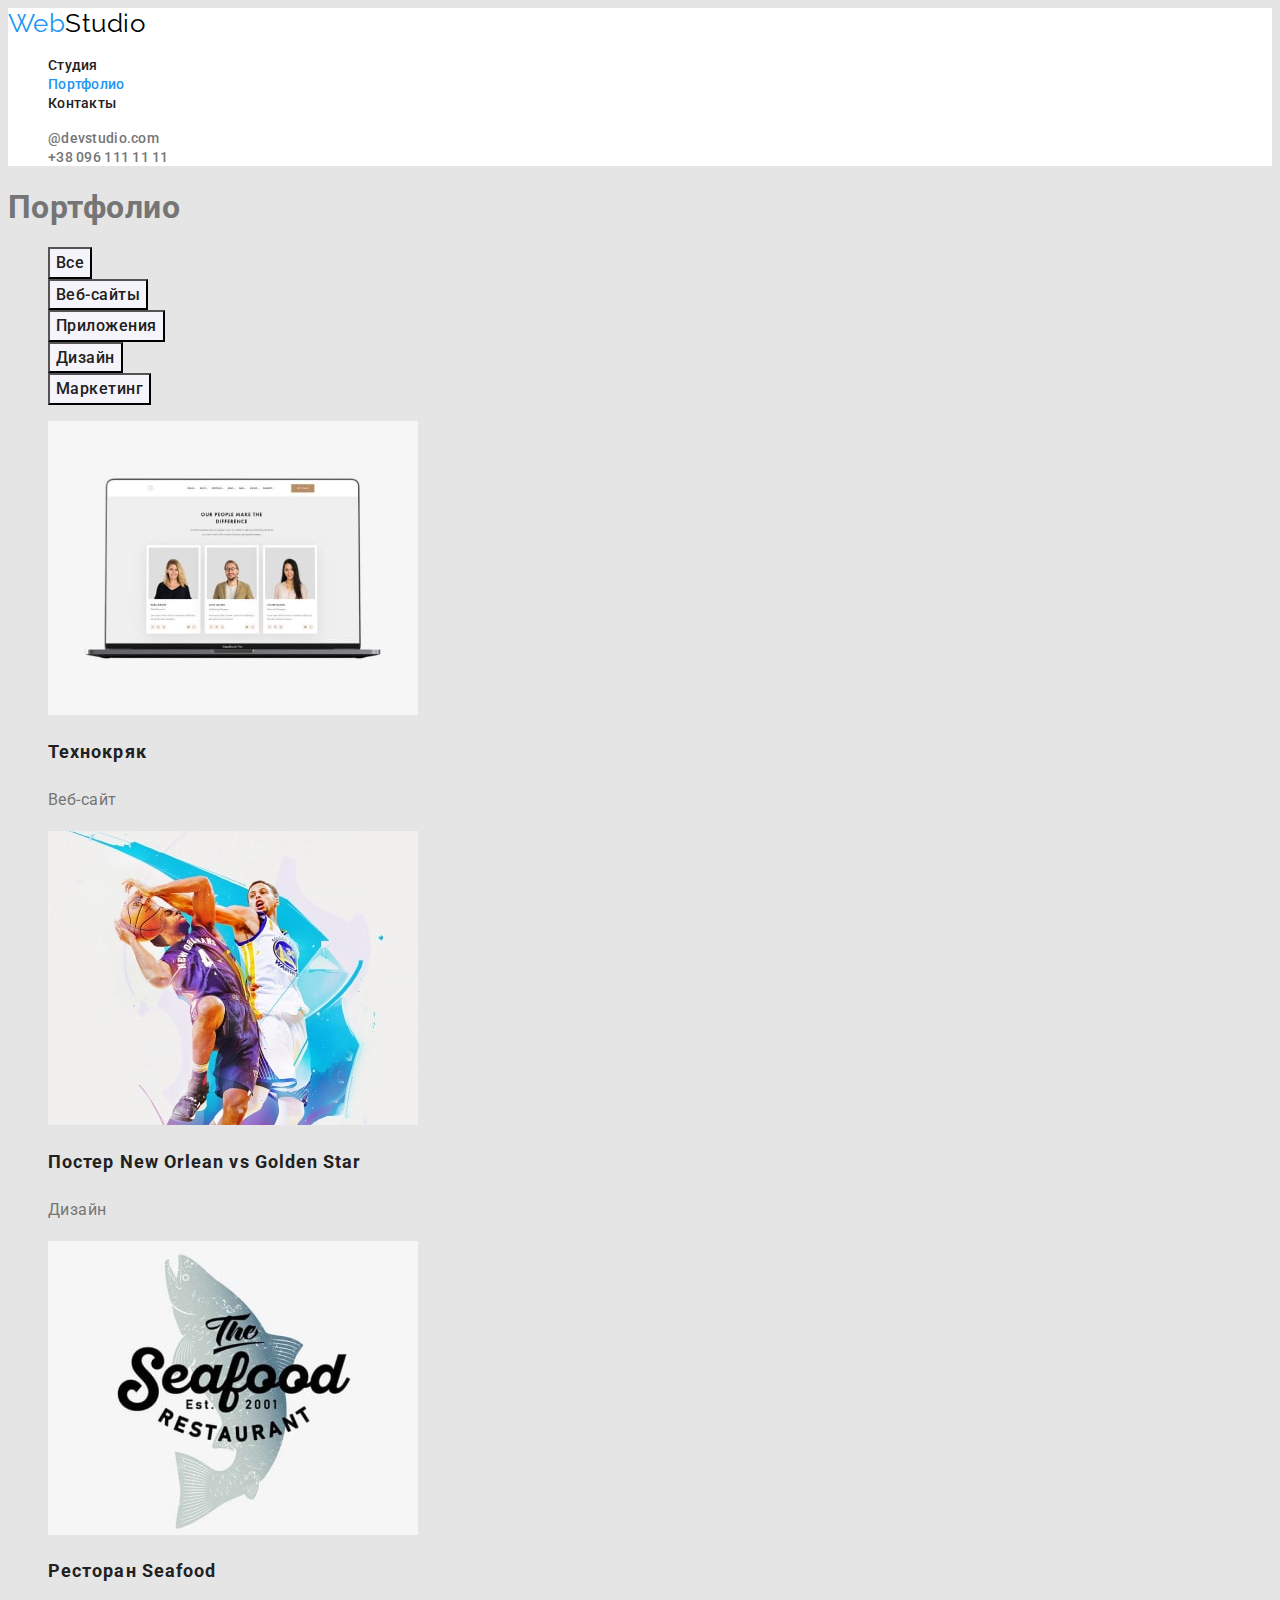
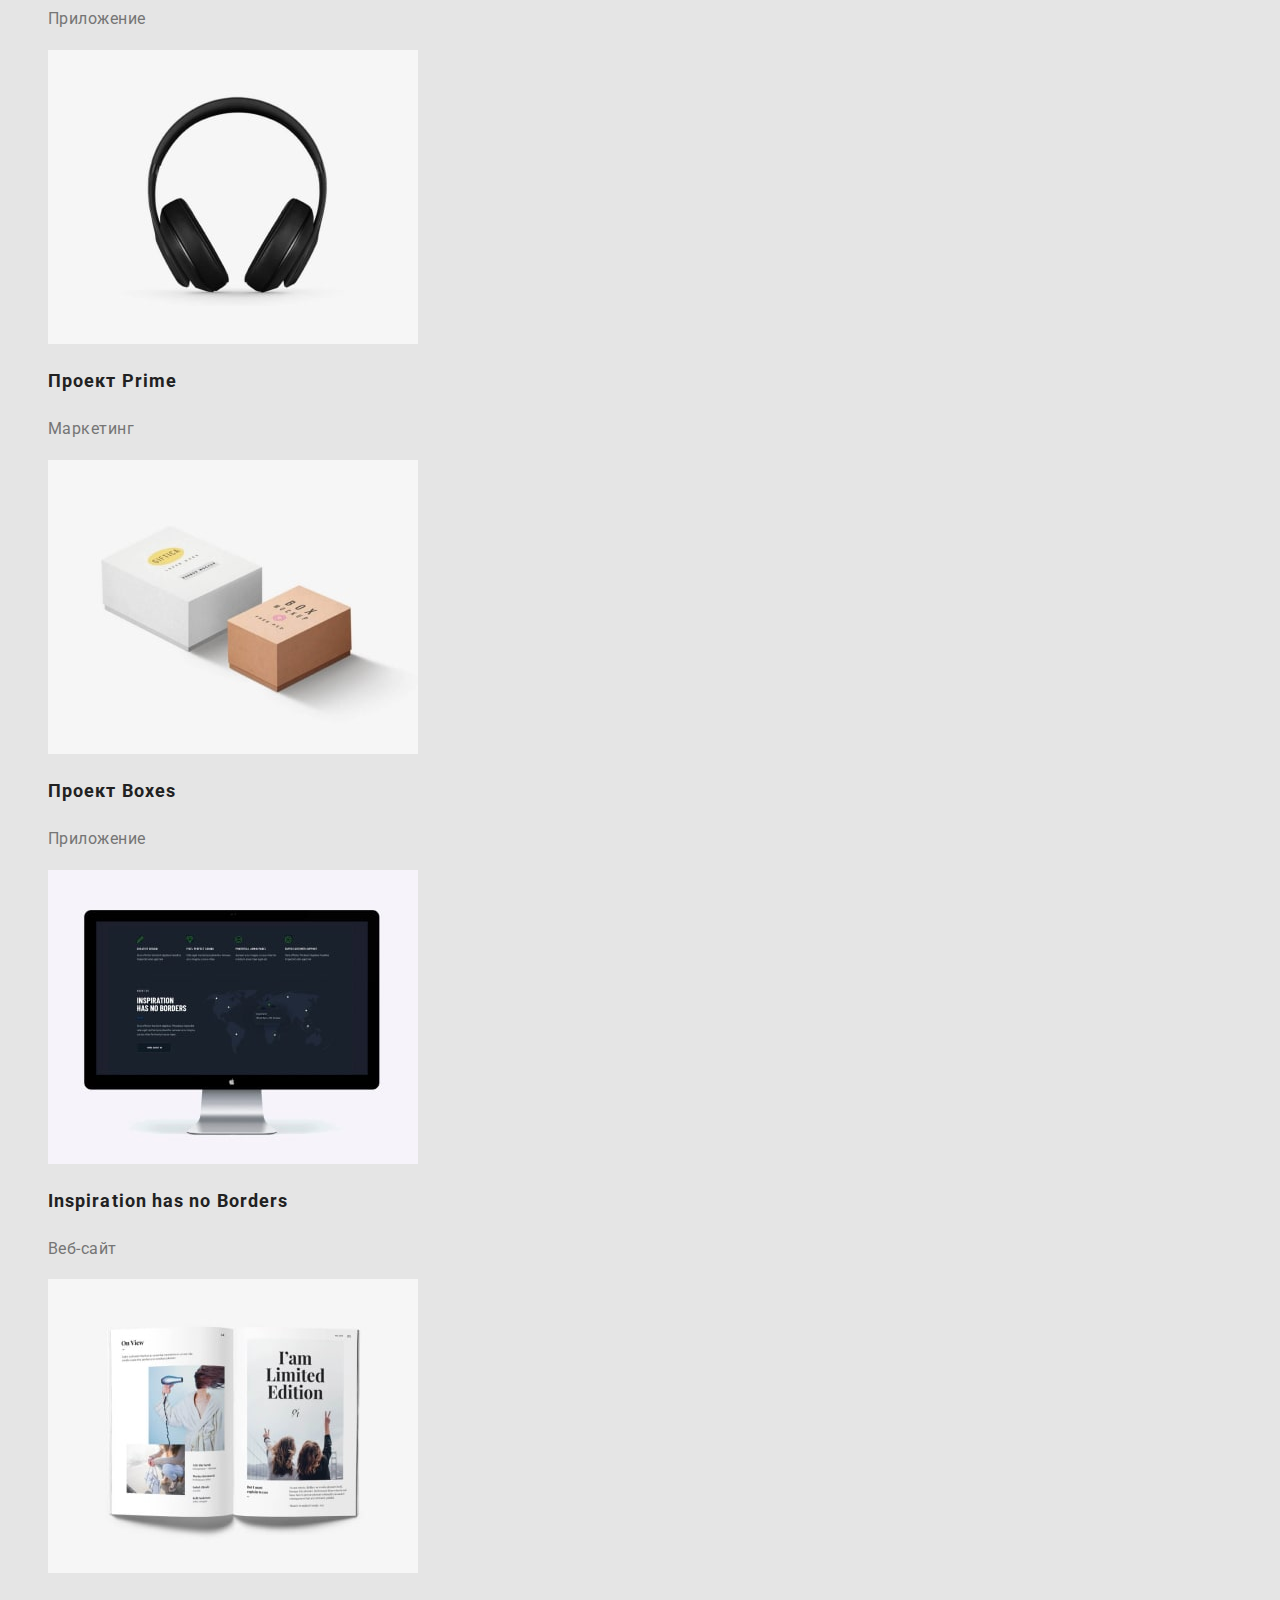
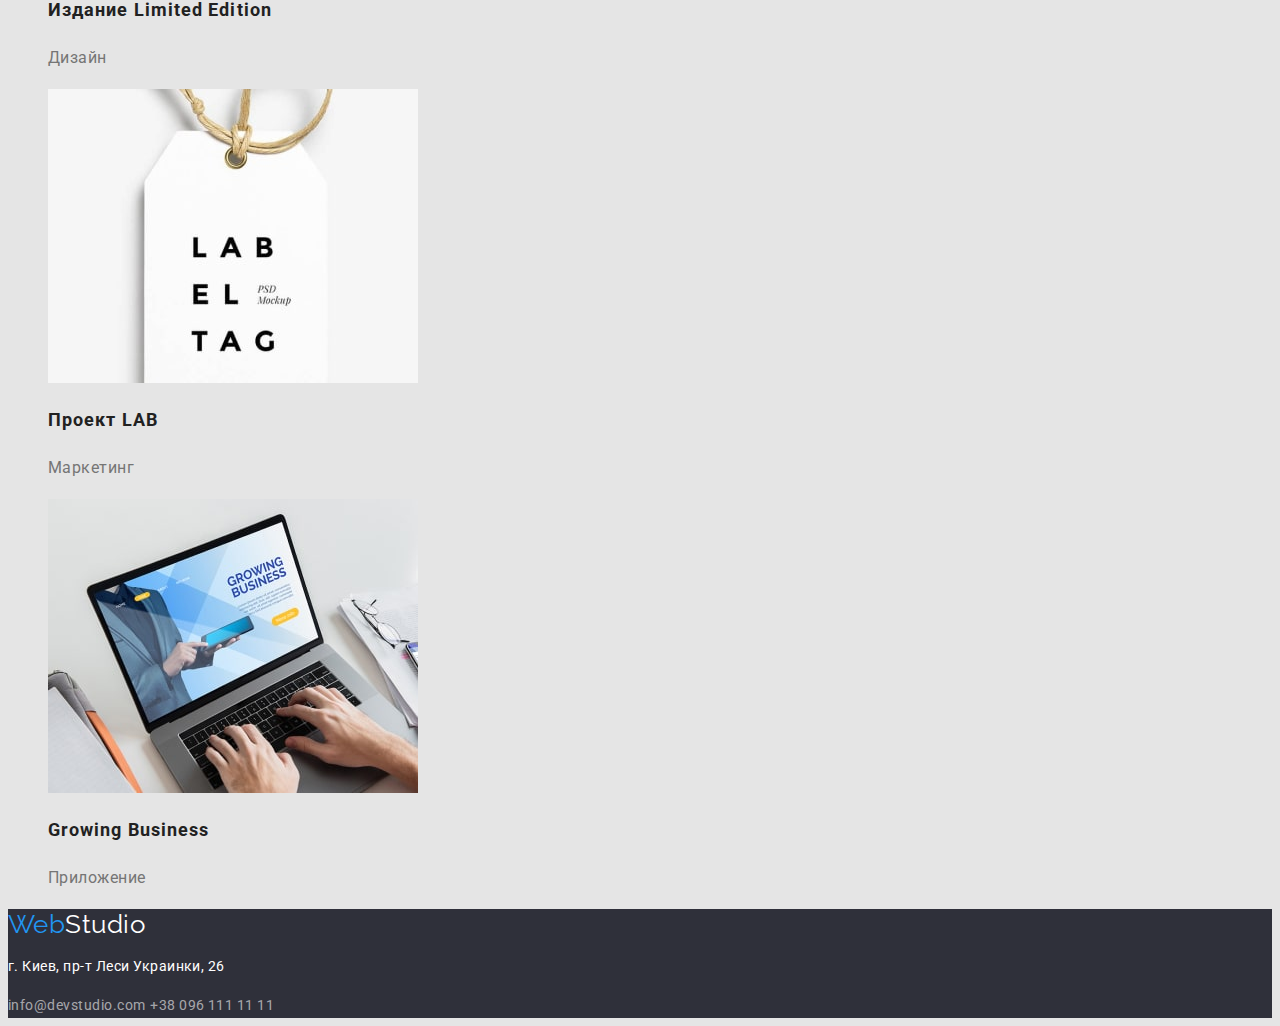
==== portfolio.html @ c4a837ea "Added hw2 files in h3 repository" ====
<!DOCTYPE html>
<html lang="en">
  <head>
    <meta charset="UTF-8" />
    <meta http-equiv="X-UA-Compatible" content="IE=edge" />
    <meta name="viewport" content="width=device-width, initial-scale=1.0" />

    <title>Web studio</title>
    <link
      href="https://fonts.googleapis.com/css2?family=Raleway:wght@700&family=Roboto:wght@400;500;700;900&display=swap"
      rel="stylesheet"
    />
    <link rel="stylesheet" href="./css/styles.css" />
  </head>
  <body class="page">
    <!-- Header section -->
    <header class="header">
      <!-- Navigation -->
      <nav>
        <a href="./index.html" class="logo"
          ><span class="accent">Web</span><span class="logo-dark">Studio</span></a
        >
        <ul class="list site-nav">
          <li>
            <a href="./index.html" class="link">Студия</a>
          </li>
          <li><a href="./portfolio.html" class="link current">Портфолио</a></li>
          <li><a href="" class="link">Контакты</a></li>
        </ul>
      </nav>
      <ul class="list site-nav">
        <li>
          <a href="mailto:info@devstudio.com" class="link header-contacts">@devstudio.com</a>
        </li>
        <li><a href="tel:+380961111111" class="link header-contacts">+38 096 111 11 11</a></li>
      </ul>
    </header>
    <!-- Main container -->
    <main>
      <section>
        <h1 class="hidden-title">Портфолио</h1>
        <ul class="list">
          <li><button type="button" class="button port">Все</button></li>
          <li><button type="button" class="button port">Веб-сайты</button></li>
          <li><button type="button" class="button port">Приложения</button></li>
          <li><button type="button" class="button port">Дизайн</button></li>
          <li><button type="button" class="button port">Маркетинг</button></li>
        </ul>
        <ul class="list portfolio-text">
          <li>
            <a href=""
              ><img
                src="./images/portfolioimages/technocrack-min.jpg"
                alt="Ноутбук с тремя фотографиями"
                width="370"
                height="294"
              />
              <h2>Технокряк</h2>
              <p>Веб-сайт</p></a
            >
          </li>
          <li>
            <a href=""
              ><img
                src="./images/portfolioimages/poster-min.jpg"
                alt="Постер с баскетболистами"
                width="370"
                height="294"
              />
              <h2>Постер New Orlean vs Golden Star</h2>
              <p>Дизайн</p></a
            >
          </li>
          <li>
            <a href=""
              ><img
                src="./images/portfolioimages/seafood-min.jpg"
                alt="Логотип ресторана морской кухни"
                width="370"
                height="294"
              />
              <h2>Ресторан Seafood</h2>
              <p>Приложение</p></a
            >
          </li>
          <li>
            <a href=""
              ><img
                src="./images/portfolioimages/prime-min.jpg"
                alt="Наушники"
                width="370"
                height="294"
              />
              <h2>Проект Prime</h2>
              <p>Маркетинг</p></a
            >
          </li>
          <li>
            <a href=""
              ><img
                src="./images/portfolioimages/boxes-min.jpg"
                alt="Две коробки"
                width="370"
                height="294"
              />
              <h2>Проект Boxes</h2>
              <p>Приложение</p></a
            >
          </li>
          <li>
            <a href=""
              ><img
                src="./images/portfolioimages/inspiration-min.jpg"
                alt="Моноблок apple"
                width="370"
                height="294"
              />
              <h2>Inspiration has no Borders</h2>
              <p>Веб-сайт</p></a
            >
          </li>
          <li>
            <a href=""
              ><img
                src="./images/portfolioimages/edition-min.jpg"
                alt="Раскрытая книга"
                width="370"
                height="294"
              />
              <h2>Издание Limited Edition</h2>
              <p>Дизайн</p></a
            >
          </li>
          <li>
            <a href=""
              ><img
                src="./images/portfolioimages/lab-min.jpg"
                alt="Бирка с надписью"
                width="370"
                height="294"
              />
              <h2>Проект LAB</h2>
              <p>Маркетинг</p></a
            >
          </li>
          <li>
            <a href=""
              ><img
                src="./images/portfolioimages/busines-min.jpg"
                alt="Раскрытый ноутбук"
                width="370"
                height="294"
              />
              <h2>Growing Business</h2>
              <p>Приложение</p></a
            >
          </li>
        </ul>
      </section>
    </main>
    <!-- Footer -->
    <footer class="incolor-section">
      <a href="./index.html" class="logo"
        ><span class="accent">Web</span><span class="logo-light">Studio</span></a
      >
      <address>
        <p class="addr">г. Киев, пр-т Леси Украинки, 26</p>
        <a href="mailto:info@devstudio.com" class="footer-contacts">info@devstudio.com</a>
        <a href="tel:+380961111111" class="footer-contacts">+38 096 111 11 11</a>
      </address>
    </footer>
  </body>
</html>
---- css/styles.css ----
:root {
    --logo-color-accent: #2196F3;
    --logo-color-dark: #000;
    --logo-color-light: #ffffff;
    --primary-accent: #2196F3;
    --secondary-accent: #188CE8;
    --primary-light-color: #E5E5E5;
    --secondery-light-color: #F5F4FA;
    --third-light-color: #ffffff;
    --primary-text-color: #757575;
    --title-color: #212121;
    --incolor-background: #2F303A;
}
/* Reset styles */
.list {
    list-style: none;
}
a {
    text-decoration: none;
}
/* Body styles */
.page {
    color: var(--primary-text-color);
    background-color: var(--primary-light-color);
    font-family: Roboto, sans-serif;
    letter-spacing: 0.03em;
    font-weight: 400;
}
/* Logo */
.accent {
    color: var(--logo-color-accent);
}
.logo-dark {
    color: var(--logo-color-dark);
}
.logo-light {
    color: var(--logo-color-light);
}
.logo {
    font-family: Raleway, sans-serif;
    font-size: 26px;
    line-height: 1.2;
}
/* Hidden title */
.hidden-title {
}
/* Text title */
.studio-title, 
.portfolio-title, 
.team-title,
.name-title {
    color: var(--title-color);    
}
.underheader-title {
    color: var(--third-light-color);
    font-weight: 900;
    font-size: 44px;
    line-height: 1.4;
    text-align: center;
    letter-spacing: 0.06em;
    text-transform: uppercase;
}
.studio-title {
    font-weight: 700;
    font-size: 14px;
    line-height: 1.2;
    text-transform: uppercase;
}
.studio-text {
    font-size: 14px;
    line-height: 1.7;
}
.name-text {
    font-size: 16px;
    line-height: 1.2;
    text-align: center;
}
.team-title,
.portfolio-title {
    font-weight: 700;
    font-size: 36px;
    line-height: 1.2;
    text-align: center;
}
.name-title {
    font-weight: 500;
    font-size: 16px;
    line-height: 1.2;
    text-align: center;
}
/* Background colors  */
.header {
    background-color: var(--third-light-color);
}
.incolor-section {
    background-color: var(--incolor-background);
}
.team {
    background-color: var(--secondery-light-color);
}
/* Navigations */
.site-nav .link {
    color: var(--title-color);
    font-weight: 500;
    font-size: 14px;
    line-height: 1.2; 
    letter-spacing: 0.02em;   
}
.site-nav .link:hover,
.site-nav .link:focus {
    color: var(--primary-accent);
} 
.site-nav .link.current {
    color: var(--primary-accent);
}
.link.header-contacts {
    color: var(--primary-text-color);
}
/* Buttons */
.button {
    color: var(--title-color);
    background-color: var(--secondery-light-color);
    font-family: inherit;
    cursor: pointer;
}
.button.index-page {
    font-weight: 700;
    font-size: 16px;
    line-height: 1.8;
    letter-spacing: 0.06em;
}
.button.port {
    font-weight: 500;
    font-size: 16px;
    line-height: 1.6;
    text-align: center;
    letter-spacing: 0.03em;
}
.button.primary {
    color: var(--third-light-color);
    background-color: var(--primary-accent);
}
/* Portfolio text */
.portfolio-text h2 {
    color: var(--title-color);
    font-weight: 700;
    font-size: 18px;
    line-height: 2;
    letter-spacing: 0.06em;
}
.portfolio-text p {
    color: var(--primary-text-color);
    font-size: 16px;
    line-height: 1.8;   
}
/* Footer */
address {
    font-style: normal;
}
.addr {
    color: var(--third-light-color);
    font-size: 14px;
    line-height: 1.8;
}
.footer-contacts {
    color: #ffffff96;
    font-size: 14px;
    line-height: 1.8;  
}
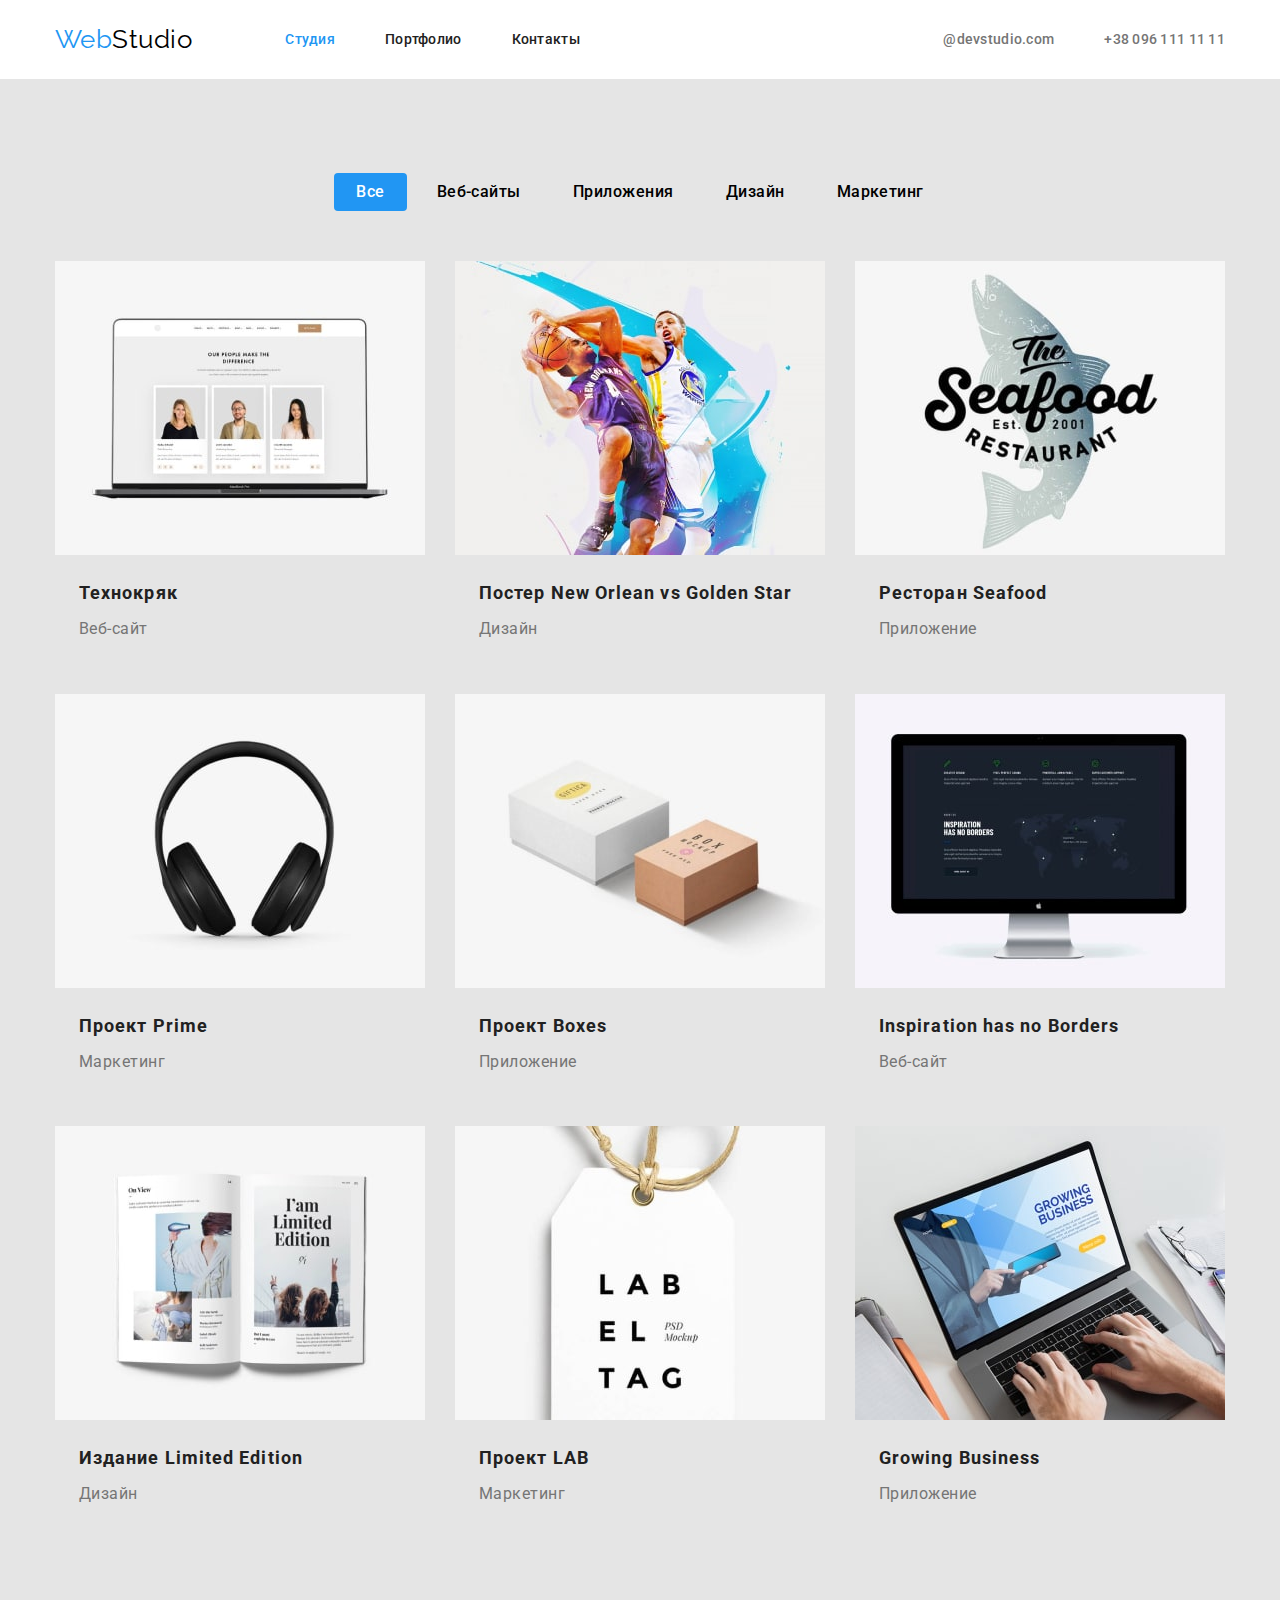
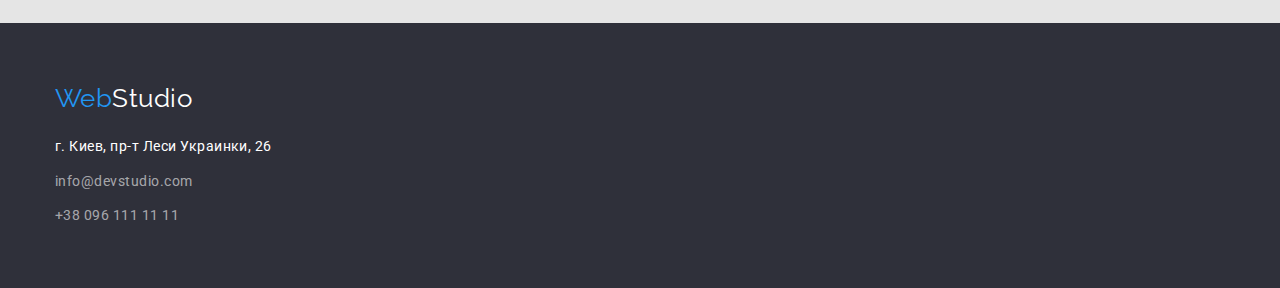
==== commit ec519eeb: "Added blocks geometry" ====
--- a/portfolio.html
+++ b/portfolio.html
@@ -10,164 +10,187 @@
       href="https://fonts.googleapis.com/css2?family=Raleway:wght@700&family=Roboto:wght@400;500;700;900&display=swap"
       rel="stylesheet"
     />
+    <link
+      rel="stylesheet"
+      href="https://cdn.jsdelivr.net/npm/modern-normalize@1.1.0/modern-normalize.min.css"
+    />
     <link rel="stylesheet" href="./css/styles.css" />
   </head>
   <body class="page">
     <!-- Header section -->
     <header class="header">
       <!-- Navigation -->
-      <nav>
-        <a href="./index.html" class="logo"
-          ><span class="accent">Web</span><span class="logo-dark">Studio</span></a
-        >
+      <div class="container header-container">
+        <nav class="page-nav">
+          <a href="./index.html" class="logo"
+            ><span class="accent">Web</span><span class="logo-dark">Studio</span></a
+          >
+          <ul class="list site-nav">
+            <li class="items">
+              <a href="./index.html" class="link current">Студия</a>
+            </li>
+            <li class="items"><a href="./portfolio.html" class="link">Портфолио</a></li>
+            <li class="items"><a href="" class="link">Контакты</a></li>
+          </ul>
+        </nav>
         <ul class="list site-nav">
-          <li>
-            <a href="./index.html" class="link">Студия</a>
+          <li class="items">
+            <a href="mailto:info@devstudio.com" class="link header-contacts">@devstudio.com</a>
           </li>
-          <li><a href="./portfolio.html" class="link current">Портфолио</a></li>
-          <li><a href="" class="link">Контакты</a></li>
+          <li class="items">
+            <a href="tel:+380961111111" class="link header-contacts">+38 096 111 11 11</a>
+          </li>
         </ul>
-      </nav>
-      <ul class="list site-nav">
-        <li>
-          <a href="mailto:info@devstudio.com" class="link header-contacts">@devstudio.com</a>
-        </li>
-        <li><a href="tel:+380961111111" class="link header-contacts">+38 096 111 11 11</a></li>
-      </ul>
+      </div>
     </header>
     <!-- Main container -->
     <main>
-      <section>
-        <h1 class="hidden-title">Портфолио</h1>
-        <ul class="list">
-          <li><button type="button" class="button port">Все</button></li>
-          <li><button type="button" class="button port">Веб-сайты</button></li>
-          <li><button type="button" class="button port">Приложения</button></li>
-          <li><button type="button" class="button port">Дизайн</button></li>
-          <li><button type="button" class="button port">Маркетинг</button></li>
-        </ul>
-        <ul class="list portfolio-text">
-          <li>
-            <a href=""
-              ><img
-                src="./images/portfolioimages/technocrack-min.jpg"
-                alt="Ноутбук с тремя фотографиями"
-                width="370"
-                height="294"
-              />
-              <h2>Технокряк</h2>
-              <p>Веб-сайт</p></a
-            >
-          </li>
-          <li>
-            <a href=""
-              ><img
-                src="./images/portfolioimages/poster-min.jpg"
-                alt="Постер с баскетболистами"
-                width="370"
-                height="294"
-              />
-              <h2>Постер New Orlean vs Golden Star</h2>
-              <p>Дизайн</p></a
-            >
-          </li>
-          <li>
-            <a href=""
-              ><img
-                src="./images/portfolioimages/seafood-min.jpg"
-                alt="Логотип ресторана морской кухни"
-                width="370"
-                height="294"
-              />
-              <h2>Ресторан Seafood</h2>
-              <p>Приложение</p></a
-            >
-          </li>
-          <li>
-            <a href=""
-              ><img
-                src="./images/portfolioimages/prime-min.jpg"
-                alt="Наушники"
-                width="370"
-                height="294"
-              />
-              <h2>Проект Prime</h2>
-              <p>Маркетинг</p></a
-            >
-          </li>
-          <li>
-            <a href=""
-              ><img
-                src="./images/portfolioimages/boxes-min.jpg"
-                alt="Две коробки"
-                width="370"
-                height="294"
-              />
-              <h2>Проект Boxes</h2>
-              <p>Приложение</p></a
-            >
-          </li>
-          <li>
-            <a href=""
-              ><img
-                src="./images/portfolioimages/inspiration-min.jpg"
-                alt="Моноблок apple"
-                width="370"
-                height="294"
-              />
-              <h2>Inspiration has no Borders</h2>
-              <p>Веб-сайт</p></a
-            >
-          </li>
-          <li>
-            <a href=""
-              ><img
-                src="./images/portfolioimages/edition-min.jpg"
-                alt="Раскрытая книга"
-                width="370"
-                height="294"
-              />
-              <h2>Издание Limited Edition</h2>
-              <p>Дизайн</p></a
-            >
-          </li>
-          <li>
-            <a href=""
-              ><img
-                src="./images/portfolioimages/lab-min.jpg"
-                alt="Бирка с надписью"
-                width="370"
-                height="294"
-              />
-              <h2>Проект LAB</h2>
-              <p>Маркетинг</p></a
-            >
-          </li>
-          <li>
-            <a href=""
-              ><img
-                src="./images/portfolioimages/busines-min.jpg"
-                alt="Раскрытый ноутбук"
-                width="370"
-                height="294"
-              />
-              <h2>Growing Business</h2>
-              <p>Приложение</p></a
-            >
-          </li>
-        </ul>
+      <section class="section-indents">
+        <div class="container filter">
+          <h1 class="hidden-title">Портфолио</h1>
+          <ul class="list portfolio-buttons-list">
+            <li class="items"><button type="button" class="button-port current">Все</button></li>
+            <li class="items"><button type="button" class="button-port">Веб-сайты</button></li>
+            <li class="items"><button type="button" class="button-port">Приложения</button></li>
+            <li class="items"><button type="button" class="button-port">Дизайн</button></li>
+            <li class="items"><button type="button" class="button-port">Маркетинг</button></li>
+          </ul>
+        </div>
+        <div class="container">
+          <ul class="list portfolio-text portfolio-cards-list">
+            <li class="portfolio-cards">
+              <a href=""
+                ><img
+                  src="./images/portfolioimages/technocrack-min.jpg"
+                  alt="Ноутбук с тремя фотографиями"
+                  width="370"
+                  height="294"
+                />
+                <div class="portfolio-cards-text">
+                  <h2>Технокряк</h2>
+                  <p>Веб-сайт</p></a>
+                </div>
+            </li>
+            <li class="portfolio-cards">
+              <a href=""
+                ><img
+                  src="./images/portfolioimages/poster-min.jpg"
+                  alt="Постер с баскетболистами"
+                  width="370"
+                  height="294"
+                />
+                <div class="portfolio-cards-text">
+                  <h2>Постер New Orlean vs Golden Star</h2>
+                  <p>Дизайн</p></a>
+                </div>
+            </li>
+            <li class="portfolio-cards">
+              <a href=""
+                ><img
+                  src="./images/portfolioimages/seafood-min.jpg"
+                  alt="Логотип ресторана морской кухни"
+                  width="370"
+                  height="294"
+                />
+                <div class="portfolio-cards-text">
+                  <h2>Ресторан Seafood</h2>
+                  <p>Приложение</p></a>
+                </div>
+            </li>
+            <li class="portfolio-cards">
+              <a href=""
+                ><img
+                  src="./images/portfolioimages/prime-min.jpg"
+                  alt="Наушники"
+                  width="370"
+                  height="294"
+                />
+                <div class="portfolio-cards-text">
+                  <h2>Проект Prime</h2>
+                  <p>Маркетинг</p></a>
+                </div>
+            </li>
+            <li class="portfolio-cards">
+              <a href=""
+                ><img
+                  src="./images/portfolioimages/boxes-min.jpg"
+                  alt="Две коробки"
+                  width="370"
+                  height="294"
+                />
+                <div class="portfolio-cards-text">
+                  <h2>Проект Boxes</h2>
+                  <p>Приложение</p></a>
+                </div>
+            </li>
+            <li class="portfolio-cards">
+              <a href=""
+                ><img
+                  src="./images/portfolioimages/inspiration-min.jpg"
+                  alt="Моноблок apple"
+                  width="370"
+                  height="294"
+                />
+                <div class="portfolio-cards-text">
+                  <h2>Inspiration has no Borders</h2>
+                  <p>Веб-сайт</p></a>
+                </div>
+            </li>
+            <li class="portfolio-cards">
+              <a href=""
+                ><img
+                  src="./images/portfolioimages/edition-min.jpg"
+                  alt="Раскрытая книга"
+                  width="370"
+                  height="294"
+                />
+                <div class="portfolio-cards-text">
+                  <h2>Издание Limited Edition</h2>
+                  <p>Дизайн</p></a>
+                </div>
+            </li>
+            <li class="portfolio-cards">
+              <a href=""
+                ><img
+                  src="./images/portfolioimages/lab-min.jpg"
+                  alt="Бирка с надписью"
+                  width="370"
+                  height="294"
+                />
+                <div class="portfolio-cards-text">
+                  <h2>Проект LAB</h2>
+                  <p>Маркетинг</p></a>
+                </div>
+            </li>
+            <li class="portfolio-cards">
+              <a href=""
+                ><img
+                  src="./images/portfolioimages/busines-min.jpg"
+                  alt="Раскрытый ноутбук"
+                  width="370"
+                  height="294"
+                />
+                <div class="portfolio-cards-text">
+                  <h2>Growing Business</h2>
+                  <p>Приложение</p></a>
+                </div>
+            </li>
+          </ul>
+        </div>
       </section>
     </main>
     <!-- Footer -->
-    <footer class="incolor-section">
-      <a href="./index.html" class="logo"
-        ><span class="accent">Web</span><span class="logo-light">Studio</span></a
-      >
-      <address>
-        <p class="addr">г. Киев, пр-т Леси Украинки, 26</p>
-        <a href="mailto:info@devstudio.com" class="footer-contacts">info@devstudio.com</a>
-        <a href="tel:+380961111111" class="footer-contacts">+38 096 111 11 11</a>
-      </address>
+    <footer class="footer incolor-section">
+      <div class="container">
+        <a href="./index.html" class="logo logo-footer"
+          ><span class="accent">Web</span><span class="logo-light">Studio</span></a
+        >
+        <address>
+          <p class="addr">г. Киев, пр-т Леси Украинки, 26</p>
+          <a href="mailto:info@devstudio.com" class="footer-contacts">info@devstudio.com</a>
+          <a href="tel:+380961111111" class="footer-contacts">+38 096 111 11 11</a>
+        </address>
+      </div>
     </footer>
   </body>
 </html>
--- a/css/styles.css
+++ b/css/styles.css
@@ -12,13 +12,36 @@
     --incolor-background: #2F303A;
 }
 /* Reset styles */
+h1, h2, h3, h4, p {
+    margin-top: 0;
+    margin-bottom: 0;
+}
+ul, ol {
+    margin-top: 0;
+    margin-bottom: 0;
+    padding-left: 0;
+}
+img {
+    display: block;
+}
 .list {
     list-style: none;
 }
 a {
     text-decoration: none;
 }
+button {
+    cursor: pointer;
+}
 /* Body styles */
+.container {
+    margin-left: auto;
+    margin-right: auto;
+    width: 1200px;
+    /* outline: 1px solid tomato; */
+    padding-left: 15px;
+    padding-right: 15px;
+}
 .page {
     color: var(--primary-text-color);
     background-color: var(--primary-light-color);
@@ -26,6 +49,14 @@
     letter-spacing: 0.03em;
     font-weight: 400;
 }
+.section-indents {
+    padding-top: 94px;
+    padding-bottom: 94px;
+}
+.team-title,
+.portfolio-title {
+    margin-bottom: 50px;
+}
 /* Logo */
 .accent {
     color: var(--logo-color-accent);
@@ -40,9 +71,20 @@
     font-family: Raleway, sans-serif;
     font-size: 26px;
     line-height: 1.2;
+    margin-right: 93px;
 }
 /* Hidden title */
 .hidden-title {
+    position: absolute; 
+    width: 1px; 
+    height: 1px; 
+    margin: -1px; 
+    border: 0; 
+    padding: 0; 
+    white-space: nowrap; 
+    clip-path: inset(100%); 
+    clip: rect(0 0 0 0); 
+    overflow: hidden; 
 }
 /* Text title */
 .studio-title, 
@@ -59,12 +101,17 @@
     text-align: center;
     letter-spacing: 0.06em;
     text-transform: uppercase;
+    max-width: 696px;
+    margin-bottom: 30px;
+    margin-left: auto;
+    margin-right: auto;
 }
 .studio-title {
     font-weight: 700;
     font-size: 14px;
     line-height: 1.2;
     text-transform: uppercase;
+    margin-bottom: 10px;
 }
 .studio-text {
     font-size: 14px;
@@ -87,18 +134,40 @@
     font-size: 16px;
     line-height: 1.2;
     text-align: center;
+    margin-bottom: 10px;
 }
 /* Background colors  */
 .header {
     background-color: var(--third-light-color);
-}
+    padding-top: 24px;
+    padding-bottom: 24px;
+}
+.hero,
 .incolor-section {
     background-color: var(--incolor-background);
 }
 .team {
     background-color: var(--secondery-light-color);
 }
+/* Header container */
+.header-container {
+    display: flex;
+    align-items: center;
+    justify-content: space-between;
+}
+.page-nav {
+    display: flex;
+    align-items: center;
+}
+
 /* Navigations */
+.site-nav {
+    display: flex;
+    align-items: center;
+}
+.site-nav .items + .items {
+    margin-left: 50px;
+}
 .site-nav .link {
     color: var(--title-color);
     font-weight: 500;
@@ -116,29 +185,90 @@
 .link.header-contacts {
     color: var(--primary-text-color);
 }
+/* Hero */
+.hero {
+    padding-top: 200px;
+    padding-bottom: 200px;
+    text-align: center;
+}
+
+/* Studio */
+.studio-section {
+    display: flex;
+}
+.studio-section .items + .items {
+    margin-left: 30px;
+}
+/* Portfolio */
+
+.portfolio-list {
+    display: flex;
+    
+}
+.portfolio-list .items + .items {
+    margin-left: 30px;
+}
+.portfolio {
+    padding-bottom: 94px;
+}
+/* Our team */
+.enployees {
+    display: flex;
+    flex-wrap: wrap;
+}
+.enployees-cards:not(:nth-child(3n)) {
+    margin-right: 30px;
+}
+.enployees-cards {
+    flex-basis: calc(100% - 90px) / 4;
+}
+.enployees-cards-text {
+    padding-top: 30px;
+    padding-bottom: 30px;
+}
 /* Buttons */
 .button {
     color: var(--title-color);
     background-color: var(--secondery-light-color);
     font-family: inherit;
-    cursor: pointer;
 }
 .button.index-page {
     font-weight: 700;
     font-size: 16px;
     line-height: 1.8;
-    letter-spacing: 0.06em;
-}
-.button.port {
+    letter-spacing: 0.06em;   
+    border: none;
+    border-radius: 4px;
+    padding: 10px 32px;
+}
+.button.index-page:hover,
+.button.index-page:focus {
+    background-color: var(--secondary-accent);
+}
+.button-port {
+    display: block;
     font-weight: 500;
     font-size: 16px;
     line-height: 1.6;
     text-align: center;
     letter-spacing: 0.03em;
+    border: none;
+    border-radius: 4px;
+    padding: 6px 22px;
+    background-color: transparent;
+}
+.button-port:hover,
+.button-port:focus {
+    background-color: var(--primary-accent);
+    color: var(--third-light-color)
 }
 .button.primary {
     color: var(--third-light-color);
     background-color: var(--primary-accent);
+}
+.filter .current {
+    background-color: var(--primary-accent);
+    color: var(--third-light-color)
 }
 /* Portfolio text */
 .portfolio-text h2 {
@@ -166,4 +296,41 @@
     color: #ffffff96;
     font-size: 14px;
     line-height: 1.8;  
+    display: block;
+    margin-top: 9px;
+}
+.footer {
+    padding-top: 60px;
+    padding-bottom: 60px;
+}
+.logo-footer {
+    display: block;
+    margin-bottom: 20px;
+}
+/* Portfolio page */
+.portfolio-buttons-list {
+    display: flex;
+    justify-content: center;
+    margin-bottom: 50px;
+}
+
+.portfolio-buttons-list .items + .items {
+    margin-left: 8px;
+}
+/* Cards ssection */
+.portfolio-cards-list {
+    display: flex;
+    flex-wrap: wrap;
+}
+.portfolio-cards:not(:nth-child(3n)) {
+    margin-right: 30px;
+}
+.portfolio-cards:not(:nth-last-child(-n + 3)) {
+    margin-bottom: 30px;
+}
+.portfolio-cards-text {
+    padding: 20px 24px;
+}
+.portfolio-cards-text p {
+    margin-top: 4px;
 }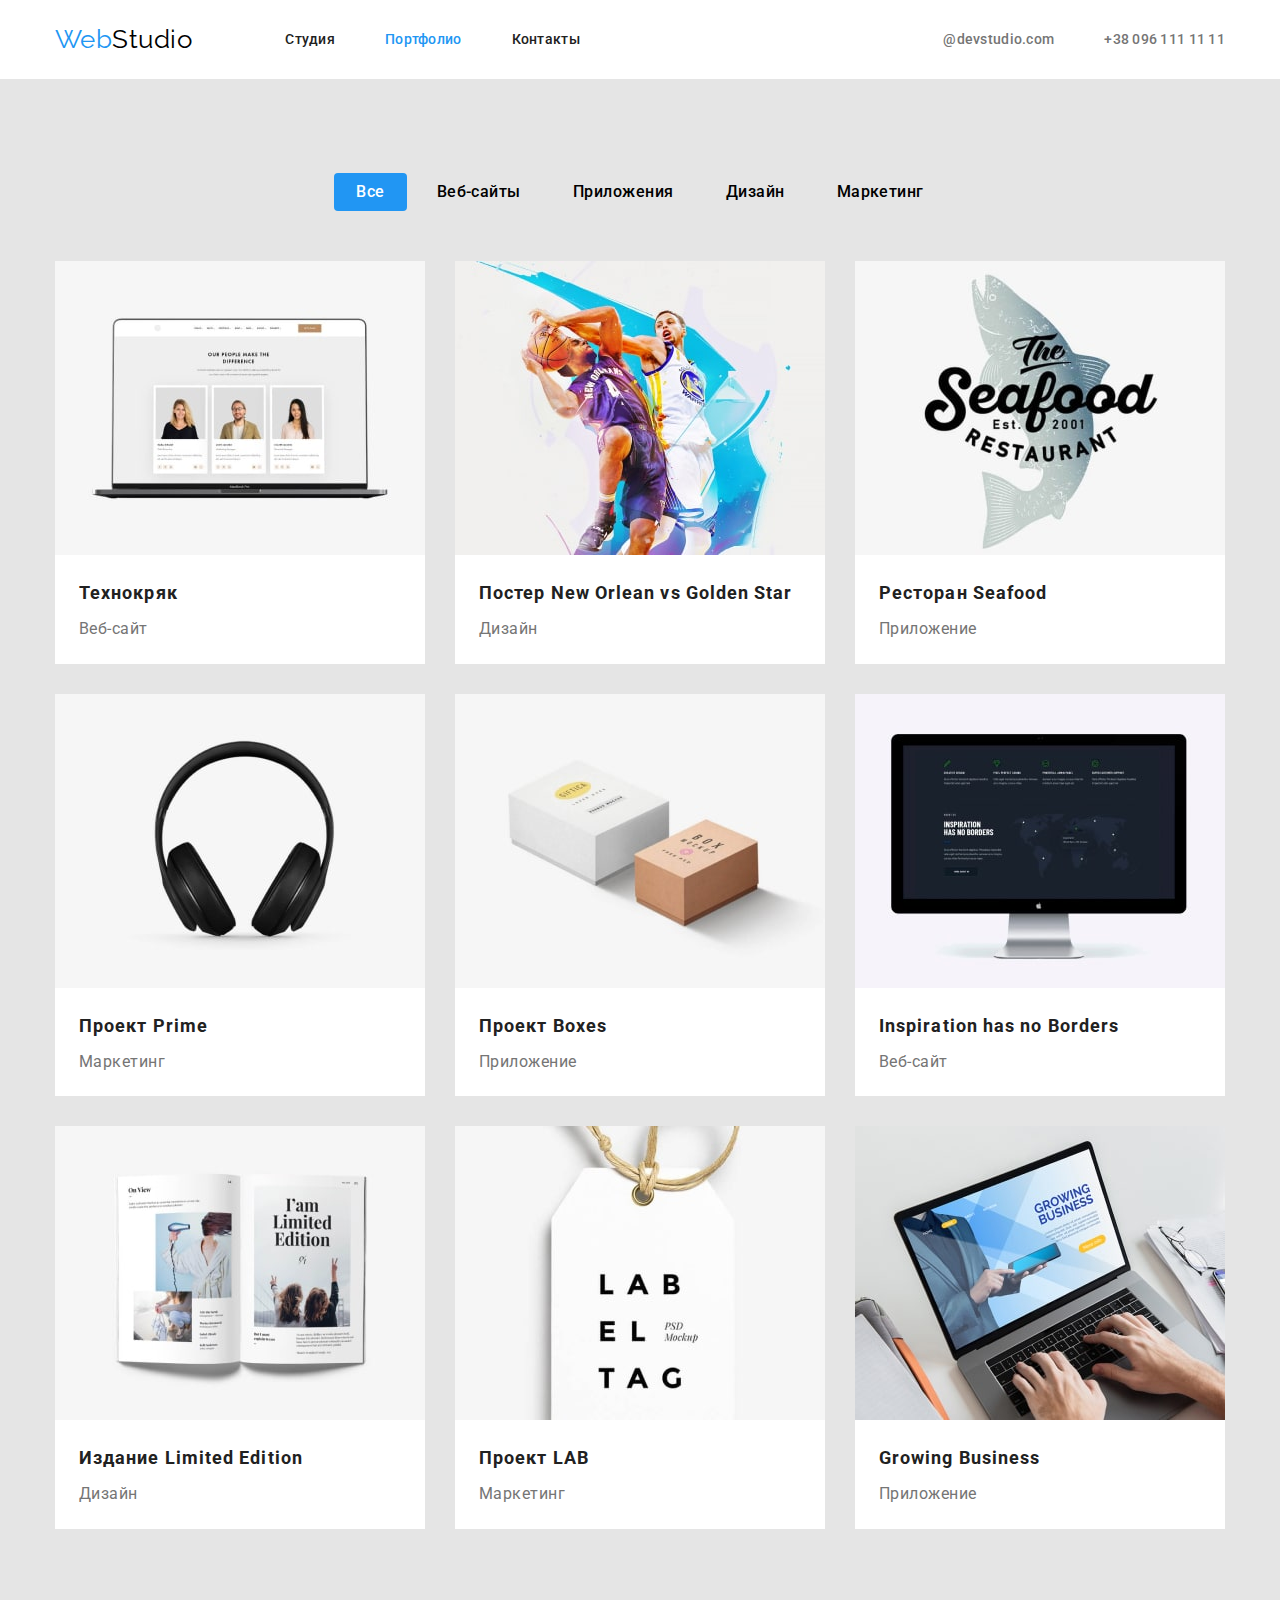
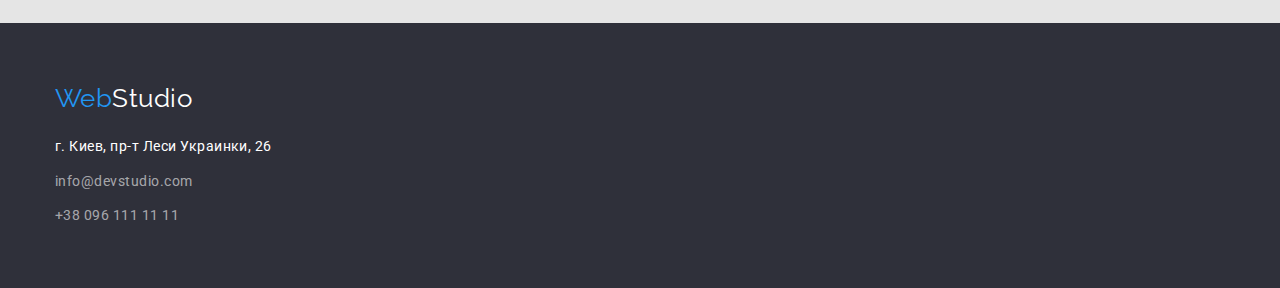
==== commit 8041e399: "Some fixes" ====
--- a/portfolio.html
+++ b/portfolio.html
@@ -27,9 +27,9 @@
           >
           <ul class="list site-nav">
             <li class="items">
-              <a href="./index.html" class="link current">Студия</a>
+              <a href="./index.html" class="link">Студия</a>
             </li>
-            <li class="items"><a href="./portfolio.html" class="link">Портфолио</a></li>
+            <li class="items"><a href="./portfolio.html" class="link current">Портфолио</a></li>
             <li class="items"><a href="" class="link">Контакты</a></li>
           </ul>
         </nav>
--- a/css/styles.css
+++ b/css/styles.css
@@ -330,6 +330,7 @@
 }
 .portfolio-cards-text {
     padding: 20px 24px;
+    background-color: var(--third-light-color);
 }
 .portfolio-cards-text p {
     margin-top: 4px;
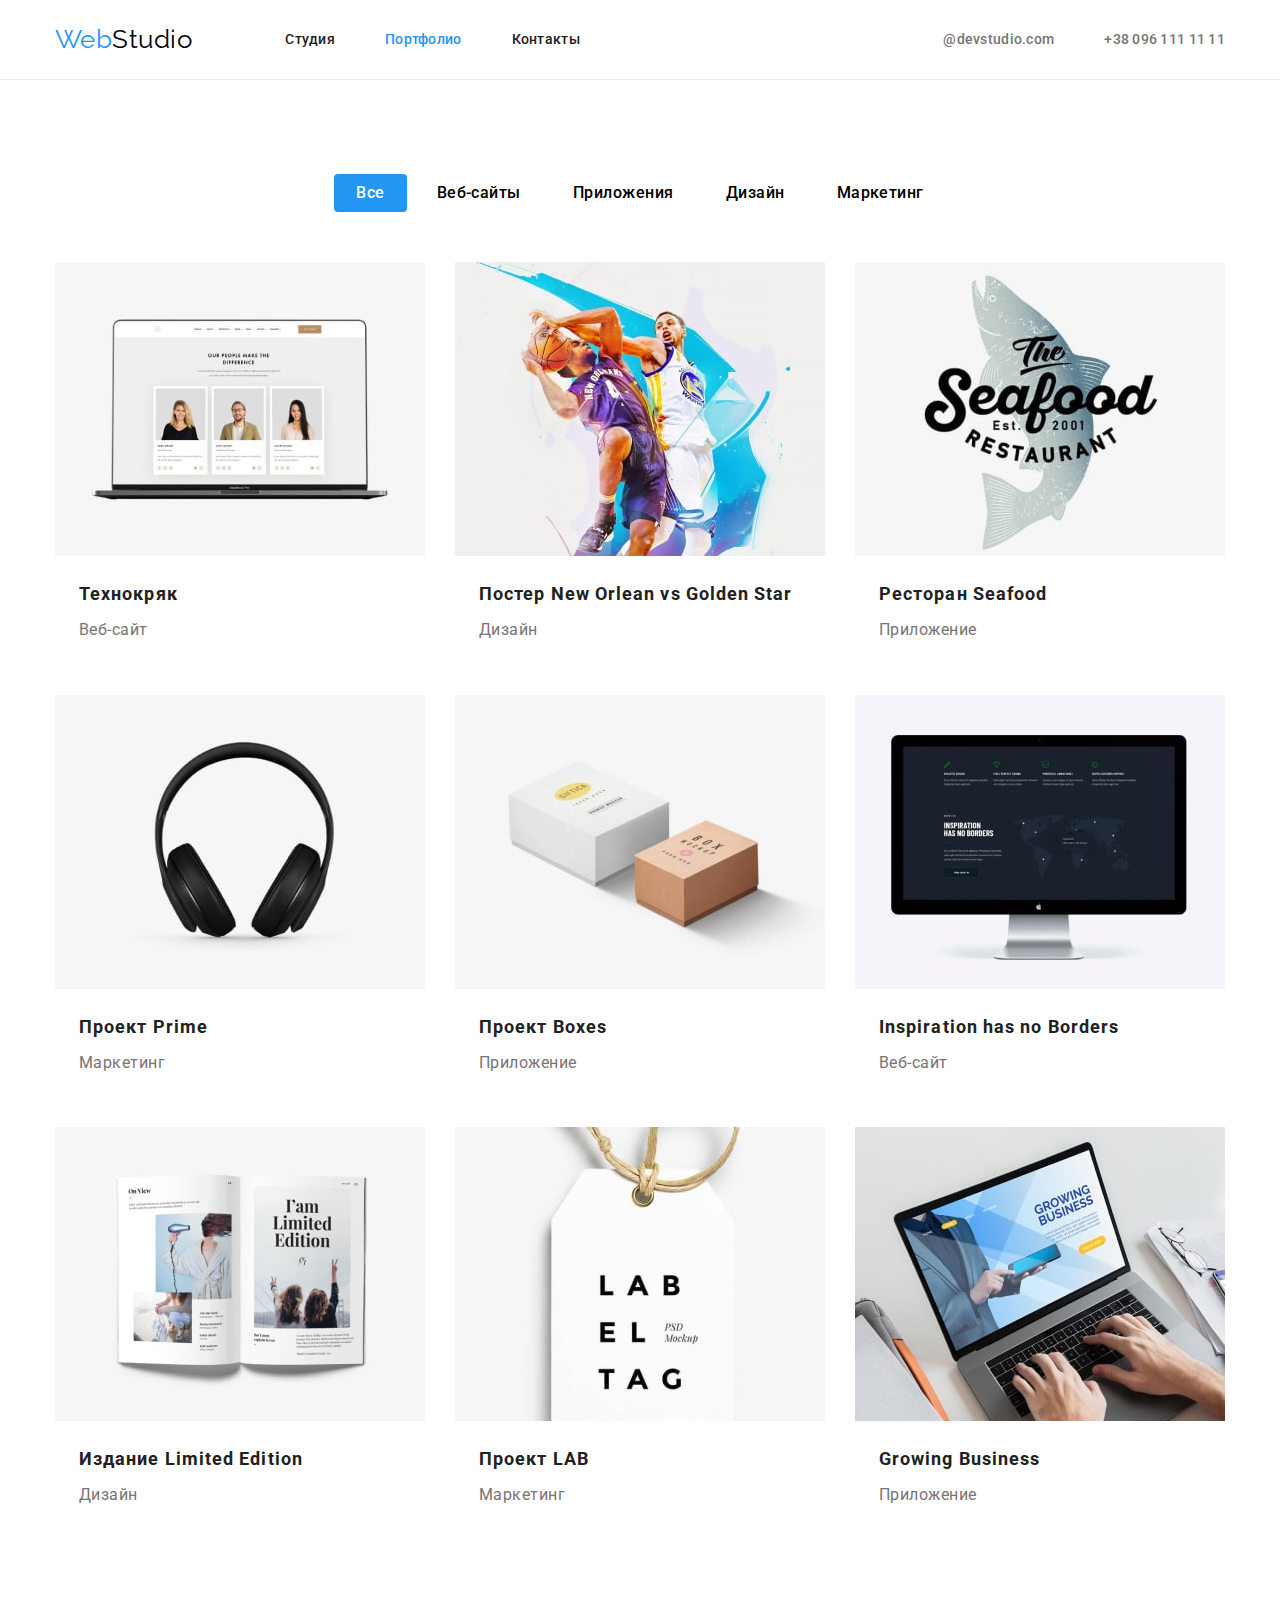
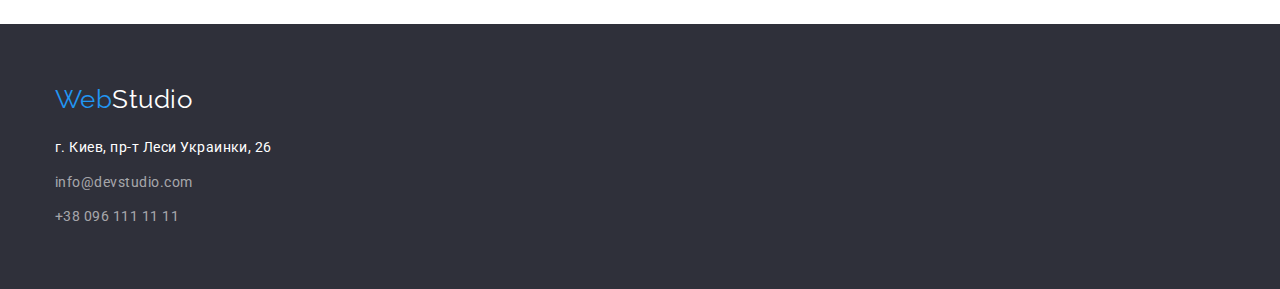
==== commit 93d79a53: "Added border-bottom to the Portfolio header" ====
--- a/portfolio.html
+++ b/portfolio.html
@@ -16,9 +16,9 @@
     />
     <link rel="stylesheet" href="./css/styles.css" />
   </head>
-  <body class="page">
+  <body class="page-portfolio">
     <!-- Header section -->
-    <header class="header">
+    <header class="header header-portfolio">
       <!-- Navigation -->
       <div class="container header-container">
         <nav class="page-nav">
--- a/css/styles.css
+++ b/css/styles.css
@@ -49,6 +49,12 @@
     letter-spacing: 0.03em;
     font-weight: 400;
 }
+.page-portfolio {
+    color: var(--primary-text-color);
+    font-family: Roboto, sans-serif;
+    letter-spacing: 0.03em;
+    font-weight: 400;
+}
 .section-indents {
     padding-top: 94px;
     padding-bottom: 94px;
@@ -334,4 +340,7 @@
 }
 .portfolio-cards-text p {
     margin-top: 4px;
+}
+.header-portfolio {
+    border-bottom: 1px solid #ECECEC;
 }